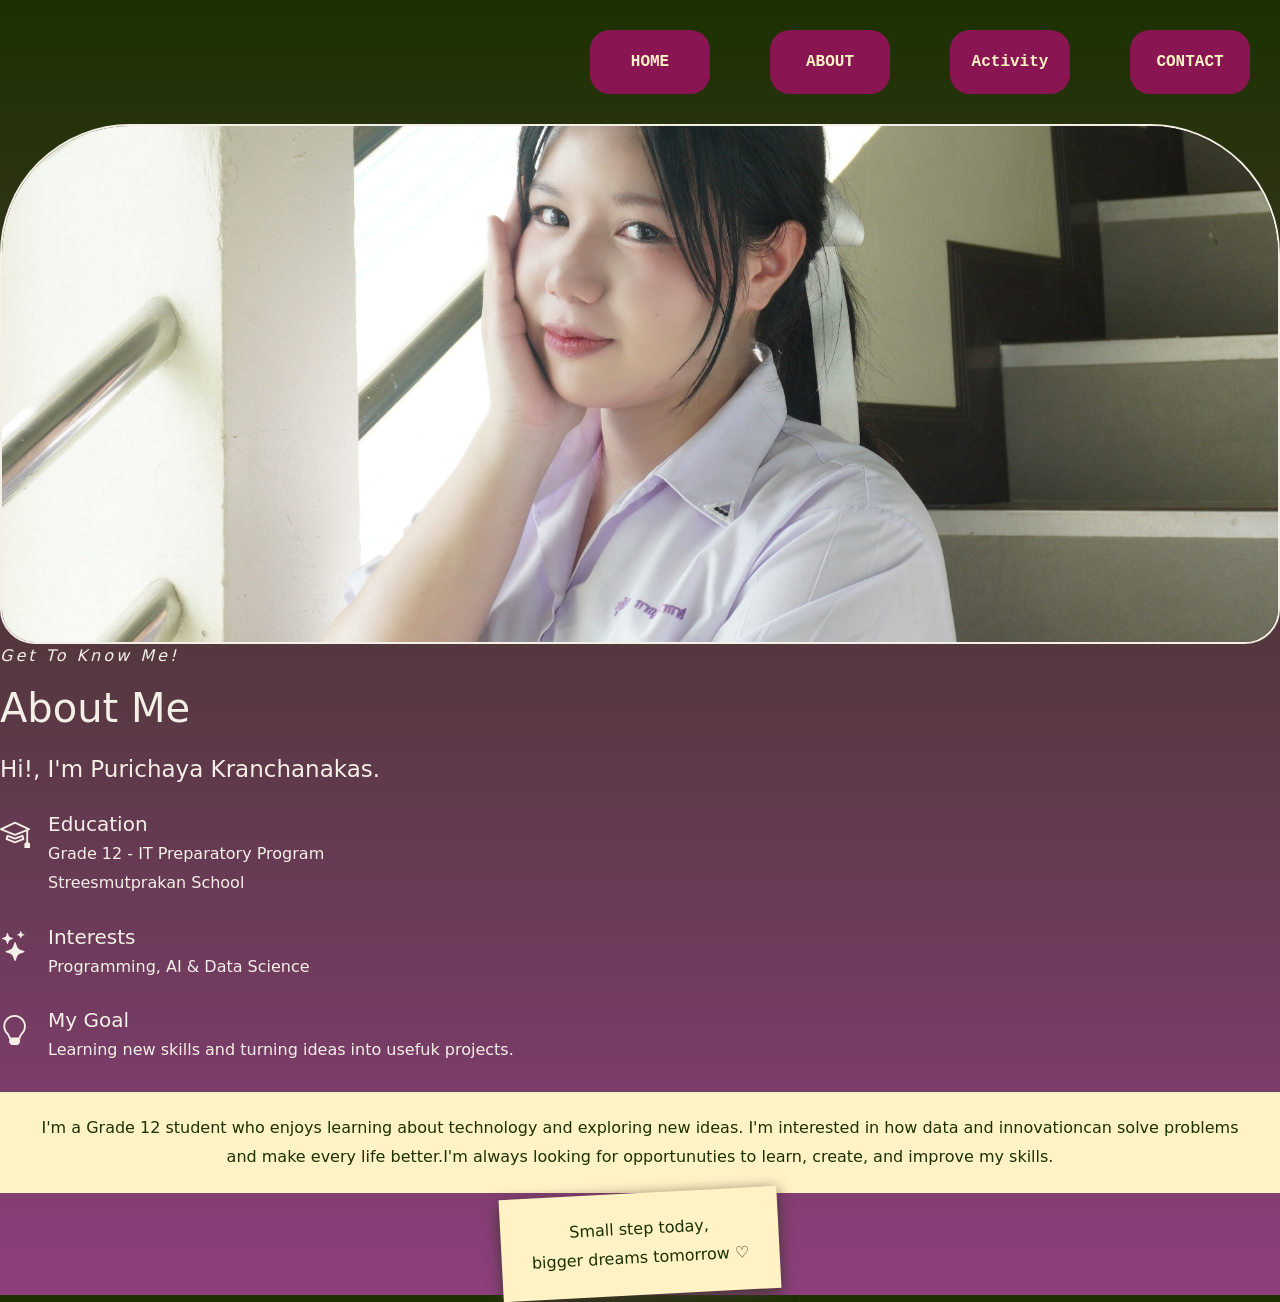
==== About.html @ 1ceb9ce0 "updates9" ====
<!DOCTYPE html>
<html lang="en">

<head>
    <meta charset="UTF-8">
    <meta name="viewport" content="width=device-width, initial-scale=1.0">
    <title>About</title>
    <link href="https://cdn.jsdelivr.net/npm/bootstrap@5.0.2/dist/css/bootstrap.min.css" rel="stylesheet" integrity="sha384-EVSTQN3/azprG1Anm3QDgpJLIm9Nao0Yz1ztcQTwFspd3yD65VohhpuuCOmLASjC" crossorigin="anonymous">
    <link rel="stylesheet" href="https://cdn.jsdelivr.net/npm/bootstrap-icons@1.11.3/font/bootstrap-icons.min.css">
    <link rel="stylesheet" href="style.css">
</head>

<body>
    <ul class="nav justify-content-end">
        <li class="nav-item">
            <a class="nav-link active" href="index.html">HOME</a>
        </li>
        <li class="nav-item">
            <a class="nav-link active" aria-current="page" href="About.html">ABOUT</a>
        </li>
        <li class="nav-item">
            <a class="nav-link active" href="project.html">Activity</a>
        </li>
        <li class="nav-item">
            <a class="nav-link" href="contact.html">CONTACT</a>
        </li>
    </ul>
    <section class="proflie-photo">
        <img src="photoabout.jpg" alt="My Proflie Photo">
    </section>

    <section class="about-info">
        <p class="eyebrow">Get To Know Me!</p>
        <h1>About Me</h1>
        <h2>Hi!, I'm Purichaya Kranchanakas.</h2>

        <div class="info-item">
            <i class="bi bi-mortarboard"></i>
            <div>
                <h3>Education</h3>
                <p>Grade 12 - IT Preparatory Program</p>
                <p>Streesmutprakan School</p>
            </div>
        </div>

        <div class="info-item">
            <i class="bi bi-stars"></i>
            <div>
                <h3>Interests</h3>
                <p>Programming, AI &amp; Data Science</p>
            </div>
        </div>

        <div class="info-item">
            <i class="bi bi-lightbulb"></i>
            <div>
                <h3>My Goal</h3>
                <p>Learning new skills and turning ideas into usefuk projects.</p>
            </div>
        </div>

        <div class="bio-card">
            <p>
                I'm a Grade 12 student who enjoys learning about technology and exploring new ideas. I'm interested in how data and innovationcan solve problems and make every life better.I'm always looking for opportunuties to learn, create, and improve my skills.
            </p>
        </div>
    </section>

    <section class="about-extra">
        <div class="sticky-note">
            Small step today,<br> bigger dreams tomorrow ♡
        </div>
    </section>

    <script src=" https://cdn.jsdelivr.net/npm/bootstrap@5.0.2/dist/js/bootstrap.bundle.min.js " integrity="sha384-MrcW6ZMFYlzcLA8Nl+NtUVF0sA7MsXsP1UyJoMp4YLEuNSfAP+JcXn/tWtIaxVXM " crossorigin="anonymous "></script>
    <script src="script.js"></script>
</body>

</html>
---- style.css ----
body {
                min-height: 100vh;
                background: linear-gradient(to bottom, #1B3100, #8D3F7D);
                opacity: 0;
                animation: fadeIn 0.5s ease-in forwards;
            }
            
            @keyframes fadeIn {
                from {
                    opacity: 0;
                }
                to {
                    opacity: 1;
                }
            }
            
            .nav-link {
                padding-top: 20px;
                color: #FFF2C5;
                background-color: #891652;
                border-radius: 20px;
                text-align: center;
                padding: 20px;
                margin: 30px;
                font-weight: bold;
                font-family: 'Courier New';
                width: 120px;
                height: 64px;
                display: flex;
                justify-content: space-around;
            }
            
            .nav-link:hover {
                background-color: #F5F0E6;
                color: #891652;
            }
            
            .Home h1 {
                font-size: 50px;
                font-weight: bold;
            }
            
            .Home {
                text-align: center;
                font-size: 25px;
                font-family: 'Consolas';
                padding-top: 180px;
                color: #FFF2C5;
            }
            
            .about-page {
                color: #FFF2C5;
                min-height: 85vh;
                display: grid;
                grid-template-columns: 280px 1fr 1.1fr;
                align-items: center;
                gap: 35px;
                padding: 50px 5%;
            }
            
            .proflie-photo {
                text-align: center;
            }
            
            .proflie-photo img {
                width: 100%;
                height: 520px;
                object-fit: cover;
                object-position: center;
                border-radius: 130px 130px 35px 35px;
                border: 2px solid #f5f0e7;
            }
            
            .about-info .eyebrow {
                letter-spacing: 3px;
                font-style: italic;
                color: #f5f0e7;
            }
            
            .about-info h1 {
                font-size: clamp(38px, 4vm, 60px);
                margin: 10px 0 20px;
                color: #f5f0e7;
            }
            
            .about-info h2 {
                font-size: 23px;
                line-height: 1.5;
                margin-bottom: 3px;
                color: #f5f0e7;
            }
            
            .info-item {
                display: flex;
                align-items: flex-start;
                gap: 18px;
                margin: 25px 0;
                color: #f5f0e7;
            }
            
            .info-item>i {
                font-size: 30px;
                color: #f5f0e7;
            }
            
            .info-item h3 {
                font-size: 20px;
                margin: 0 0 5px;
                color: #f5f0e7;
            }
            
            .info-item p {
                margin: 4px 0;
                line-height: 1.6;
            }
            
            .about-extra {
                display: flex;
                flex-direction: column;
                gap: 25px;
            }
            
            .sticky-note {
                align-self: center;
                background: #FFF2C5;
                color: #1B3100;
                padding: 22px 30px;
                text-align: center;
                line-height: 1.8;
                transform: rotate(-3deg);
                box-shadow: 0 5px 15px #40352f;
            }
            
            .bio-card {
                align-self: center;
                background: #FFF2C5;
                color: #1B3100;
                padding: 22px 30px;
                text-align: center;
                line-height: 1.8;
            }
            
            .bio-card p {
                margin: 0;
            }
            
            @media (max-width: 1000px) {
                .about-page {
                    grid-template-columns: 220px 1fr;
                    gap: 30px;
                }
                .about-extra {
                    grid-column: 1/-1;
                }
            }
            
            @media (max-width: 600px) {
                .about-page {
                    grid-template-columns: 1fr;
                    padding: 30px 20px;
                }
                .proflie-photo {
                    width: 220px;
                    max-width: 100%;
                    margin: 0 auto;
                }
                .proflie-photo img {
                    height: 300px;
                }
                .about-info h2 {
                    font-size: 20px;
                }
            }
            
            .carousel-item img {
                width: 70% !important;
                height: 350px;
                object-fit: contain;
                margin: 0 auto;
            }
            
            .activity-caption {
                background-color: #f5f0e7;
                color: #40352f;
                text-align: center;
                padding: 20px;
                border-radius: 20px;
                width: 70%;
                margin: 0 auto
            }
            
            .activity-caption h5 {
                font-weight: bold;
                margin-bottom: 10px;
            }
            
            .activity-caption p {
                line-height: 1.6;
                margin-bottom: 0;
            }
            
            #carouselExampleIndicator1 {
                width: 80%;
                margin: 40px auto;
            }
            
            #carouselExampleIndicator1 .activity-caption {
                background-color: #f5f0e7;
                color: #40352f;
                text-align: center;
                padding: 20px;
                border-radius: 20px;
                width: 70%;
                margin: 0 auto
            }
            
            #carouselExampleIndicator1 .activity-caption h5 {
                font-weight: bold;
                margin-bottom: 10px;
            }
            
            #carouselExampleIndicator1 .activity-caption p {
                line-height: 1.6;
                margin-bottom: 0;
            }
            
            #carouselExampleIndicators {
                width: 80%;
                margin: 40px auto;
            }
            
            .heading {
                color: #F5F0E6;
                font-size: 70px;
                font-family: Georgia;
                font-weight: bold;
                text-align: center;
                padding: 20px;
                width: 70%;
                margin: 0 auto
            }
            
            hr.thick {
                height: 50px;
                background-color: #891652;
                border: none;
            }
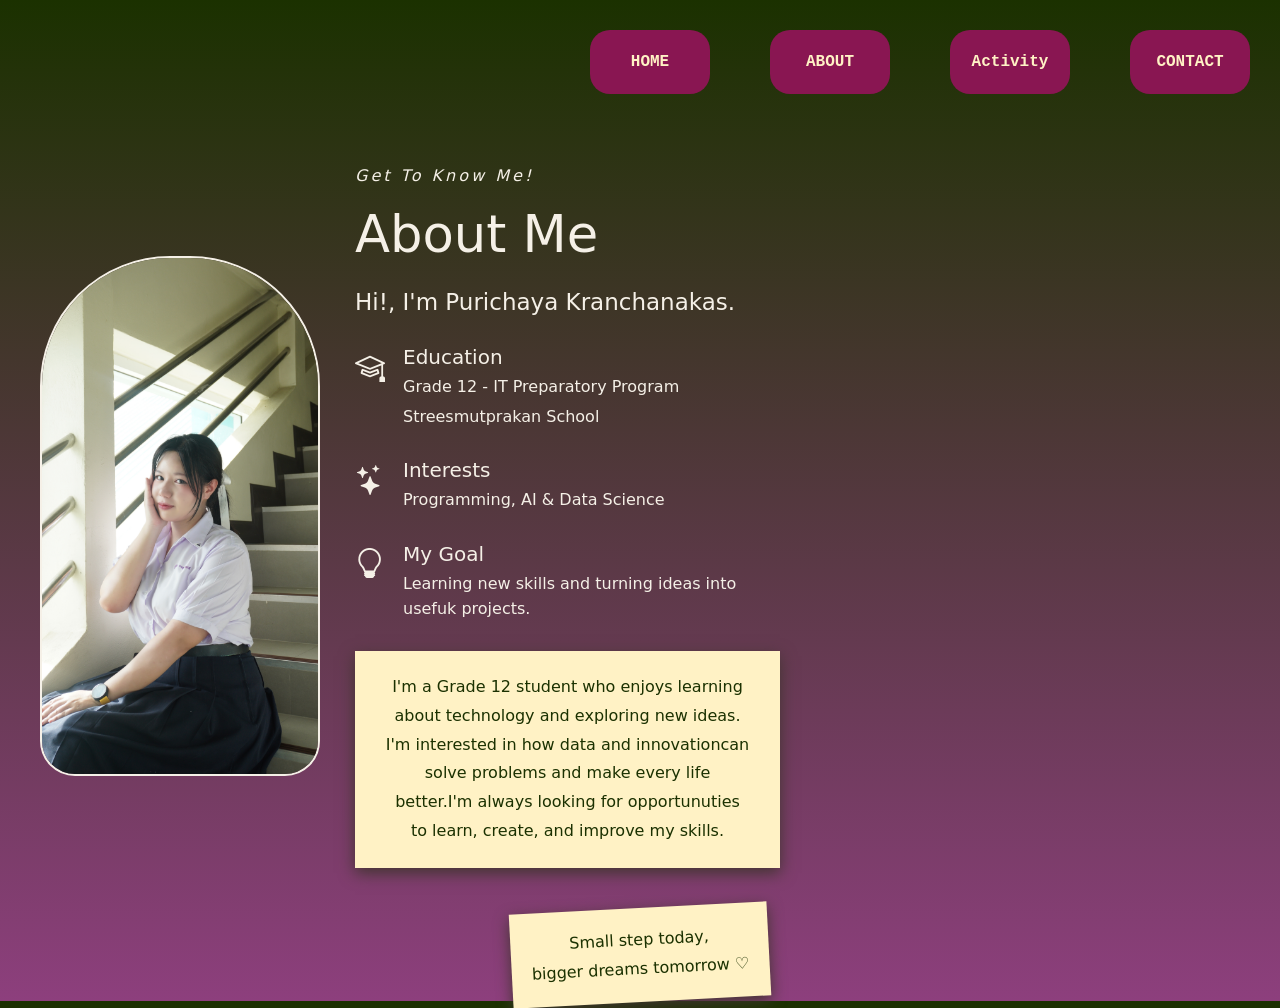
==== commit e47aab1d: "updates10" ====
--- a/About.html
+++ b/About.html
@@ -25,53 +25,56 @@
             <a class="nav-link" href="contact.html">CONTACT</a>
         </li>
     </ul>
-    <section class="proflie-photo">
-        <img src="photoabout.jpg" alt="My Proflie Photo">
-    </section>
+    <main class="about-page">
+        <section class="proflie-photo">
+            <img src="photoabout.jpg" alt="My Proflie Photo">
+        </section>
 
-    <section class="about-info">
-        <p class="eyebrow">Get To Know Me!</p>
-        <h1>About Me</h1>
-        <h2>Hi!, I'm Purichaya Kranchanakas.</h2>
+        <section class="about-info">
+            <p class="eyebrow">Get To Know Me!</p>
+            <h1>About Me</h1>
+            <h2>Hi!, I'm Purichaya Kranchanakas.</h2>
 
-        <div class="info-item">
-            <i class="bi bi-mortarboard"></i>
-            <div>
-                <h3>Education</h3>
-                <p>Grade 12 - IT Preparatory Program</p>
-                <p>Streesmutprakan School</p>
+            <div class="info-item">
+                <i class="bi bi-mortarboard"></i>
+                <div>
+                    <h3>Education</h3>
+                    <p>Grade 12 - IT Preparatory Program</p>
+                    <p>Streesmutprakan School</p>
+                </div>
             </div>
-        </div>
 
-        <div class="info-item">
-            <i class="bi bi-stars"></i>
-            <div>
-                <h3>Interests</h3>
-                <p>Programming, AI &amp; Data Science</p>
+            <div class="info-item">
+                <i class="bi bi-stars"></i>
+                <div>
+                    <h3>Interests</h3>
+                    <p>Programming, AI &amp; Data Science</p>
+                </div>
             </div>
-        </div>
 
-        <div class="info-item">
-            <i class="bi bi-lightbulb"></i>
-            <div>
-                <h3>My Goal</h3>
-                <p>Learning new skills and turning ideas into usefuk projects.</p>
+            <div class="info-item">
+                <i class="bi bi-lightbulb"></i>
+                <div>
+                    <h3>My Goal</h3>
+                    <p>Learning new skills and turning ideas into usefuk projects.</p>
+                </div>
             </div>
-        </div>
 
-        <div class="bio-card">
-            <p>
-                I'm a Grade 12 student who enjoys learning about technology and exploring new ideas. I'm interested in how data and innovationcan solve problems and make every life better.I'm always looking for opportunuties to learn, create, and improve my skills.
-            </p>
-        </div>
-    </section>
-
+            <div class="bio-card">
+                <p>
+                    I'm a Grade 12 student who enjoys learning about technology and exploring new ideas.<br> I'm interested in how data and innovationcan solve problems and make every life better.I'm always looking for opportunuties to learn, create,
+                    and improve my skills.
+                </p>
+            </div>
+        </section>
+    </main>
     <section class="about-extra">
         <div class="sticky-note">
             Small step today,<br> bigger dreams tomorrow ♡
         </div>
     </section>
 
+
     <script src=" https://cdn.jsdelivr.net/npm/bootstrap@5.0.2/dist/js/bootstrap.bundle.min.js " integrity="sha384-MrcW6ZMFYlzcLA8Nl+NtUVF0sA7MsXsP1UyJoMp4YLEuNSfAP+JcXn/tWtIaxVXM " crossorigin="anonymous "></script>
     <script src="script.js"></script>
 </body>
--- a/style.css
+++ b/style.css
@@ -3,6 +3,7 @@
                 background: linear-gradient(to bottom, #1B3100, #8D3F7D);
                 opacity: 0;
                 animation: fadeIn 0.5s ease-in forwards;
+                overflow-x: clip;
             }
             
             @keyframes fadeIn {
@@ -49,13 +50,17 @@
             }
             
             .about-page {
-                color: #FFF2C5;
-                min-height: 85vh;
+                width: 100%;
+                max-width: 1500px;
+                min-height: 80vh;
+                margin: 0 auto;
+                padding: 40px;
+                box-sizing: border-box;
                 display: grid;
-                grid-template-columns: 280px 1fr 1.1fr;
+                grid-template-columns: 280px minmax(0, 1fr) minmax(0, 1fr);
                 align-items: center;
                 gap: 35px;
-                padding: 50px 5%;
+                color: #FFF2C5;
             }
             
             .proflie-photo {
@@ -78,7 +83,7 @@
             }
             
             .about-info h1 {
-                font-size: clamp(38px, 4vm, 60px);
+                font-size: clamp(38px, 4vw, 60px);
                 margin: 10px 0 20px;
                 color: #f5f0e7;
             }
@@ -122,11 +127,15 @@
             
             .sticky-note {
                 align-self: center;
+                width: fit-content;
+                max-width: 100%;
                 background: #FFF2C5;
+                box-sizing: border-box;
                 color: #1B3100;
-                padding: 22px 30px;
+                padding: 18px 20px;
                 text-align: center;
                 line-height: 1.8;
+                overflow-wrap: anywhere;
                 transform: rotate(-3deg);
                 box-shadow: 0 5px 15px #40352f;
             }
@@ -138,6 +147,7 @@
                 padding: 22px 30px;
                 text-align: center;
                 line-height: 1.8;
+                box-shadow: 0 5px 15px #40352f;
             }
             
             .bio-card p {
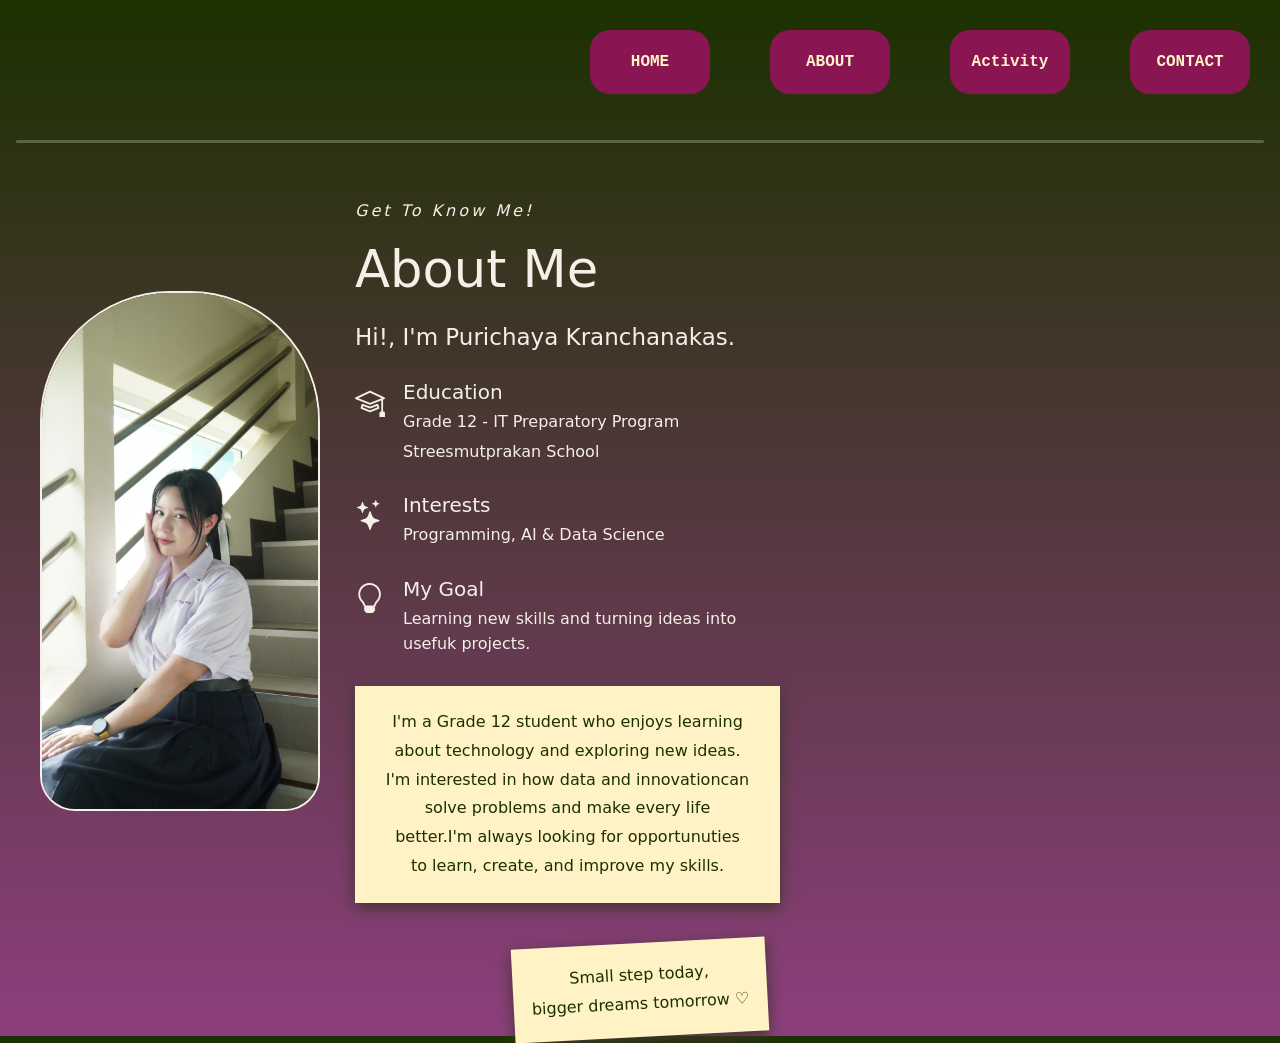
==== commit fa2435a7: "add hr thick" ====
--- a/About.html
+++ b/About.html
@@ -25,6 +25,7 @@
             <a class="nav-link" href="contact.html">CONTACT</a>
         </li>
     </ul>
+    <hr class="thicky">
     <main class="about-page">
         <section class="proflie-photo">
             <img src="photoabout.jpg" alt="My Proflie Photo">
--- a/style.css
+++ b/style.css
@@ -47,6 +47,15 @@
                 font-family: 'Consolas';
                 padding-top: 180px;
                 color: #FFF2C5;
+            }
+            
+            hr.thicky {
+                height: 3px;
+                align-items: center;
+                background-color: #FAF0E6;
+                border: none;
+                margin: 16px 16px 16px 16px;
+                border-radius: 20px;
             }
             
             .about-page {
@@ -132,7 +141,7 @@
                 background: #FFF2C5;
                 box-sizing: border-box;
                 color: #1B3100;
-                padding: 18px 20px;
+                padding: 18px;
                 text-align: center;
                 line-height: 1.8;
                 overflow-wrap: anywhere;
@@ -251,7 +260,10 @@
             }
             
             hr.thick {
-                height: 50px;
-                background-color: #891652;
+                height: 30px;
+                align-items: center;
+                background-color: #FAF0E6;
                 border: none;
+                margin: 16px 16px 16px 16px;
+                border-radius: 20px;
             }
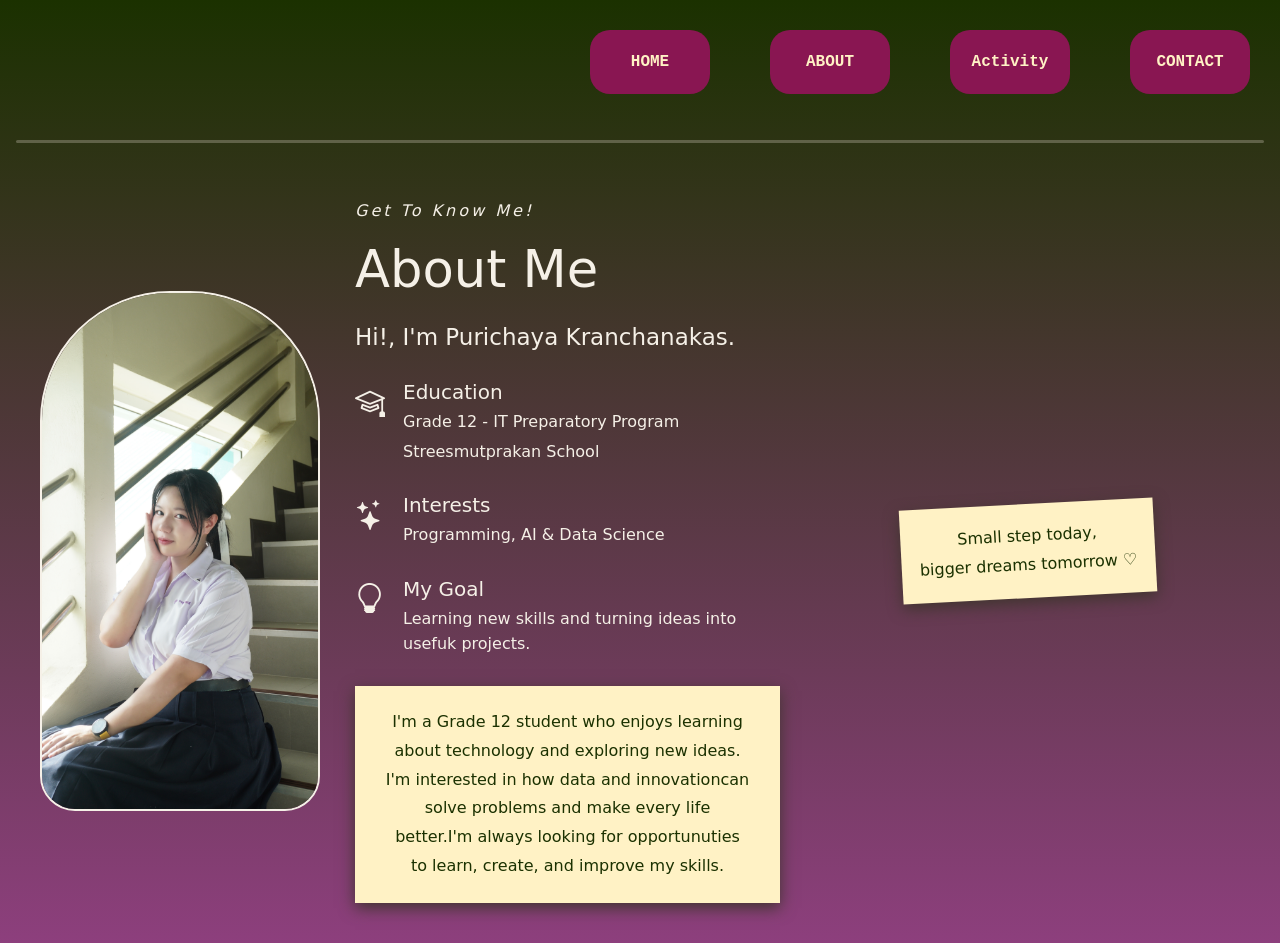
==== commit 0d14c774: "updates11" ====
--- a/About.html
+++ b/About.html
@@ -68,12 +68,13 @@
                 </p>
             </div>
         </section>
+        <section class="about-extra">
+            <div class="sticky-note">
+                Small step today,<br> bigger dreams tomorrow ♡
+            </div>
+        </section>
+
     </main>
-    <section class="about-extra">
-        <div class="sticky-note">
-            Small step today,<br> bigger dreams tomorrow ♡
-        </div>
-    </section>
 
 
     <script src=" https://cdn.jsdelivr.net/npm/bootstrap@5.0.2/dist/js/bootstrap.bundle.min.js " integrity="sha384-MrcW6ZMFYlzcLA8Nl+NtUVF0sA7MsXsP1UyJoMp4YLEuNSfAP+JcXn/tWtIaxVXM " crossorigin="anonymous "></script>
--- a/style.css
+++ b/style.css
@@ -67,6 +67,7 @@
                 box-sizing: border-box;
                 display: grid;
                 grid-template-columns: 280px minmax(0, 1fr) minmax(0, 1fr);
+                grid-template-columns: 280px minmax(0, 1.2 fr) minmax(250px, 0.8fr);
                 align-items: center;
                 gap: 35px;
                 color: #FFF2C5;
@@ -129,9 +130,14 @@
             }
             
             .about-extra {
+                grid-column: 3;
+                min-width: 0;
+                width: 100%;
                 display: flex;
                 flex-direction: column;
-                gap: 25px;
+                justify-content: center;
+                align-items: center;
+                gap: 30px;
             }
             
             .sticky-note {
@@ -260,7 +266,7 @@
             }
             
             hr.thick {
-                height: 30px;
+                height: 18px;
                 align-items: center;
                 background-color: #FAF0E6;
                 border: none;
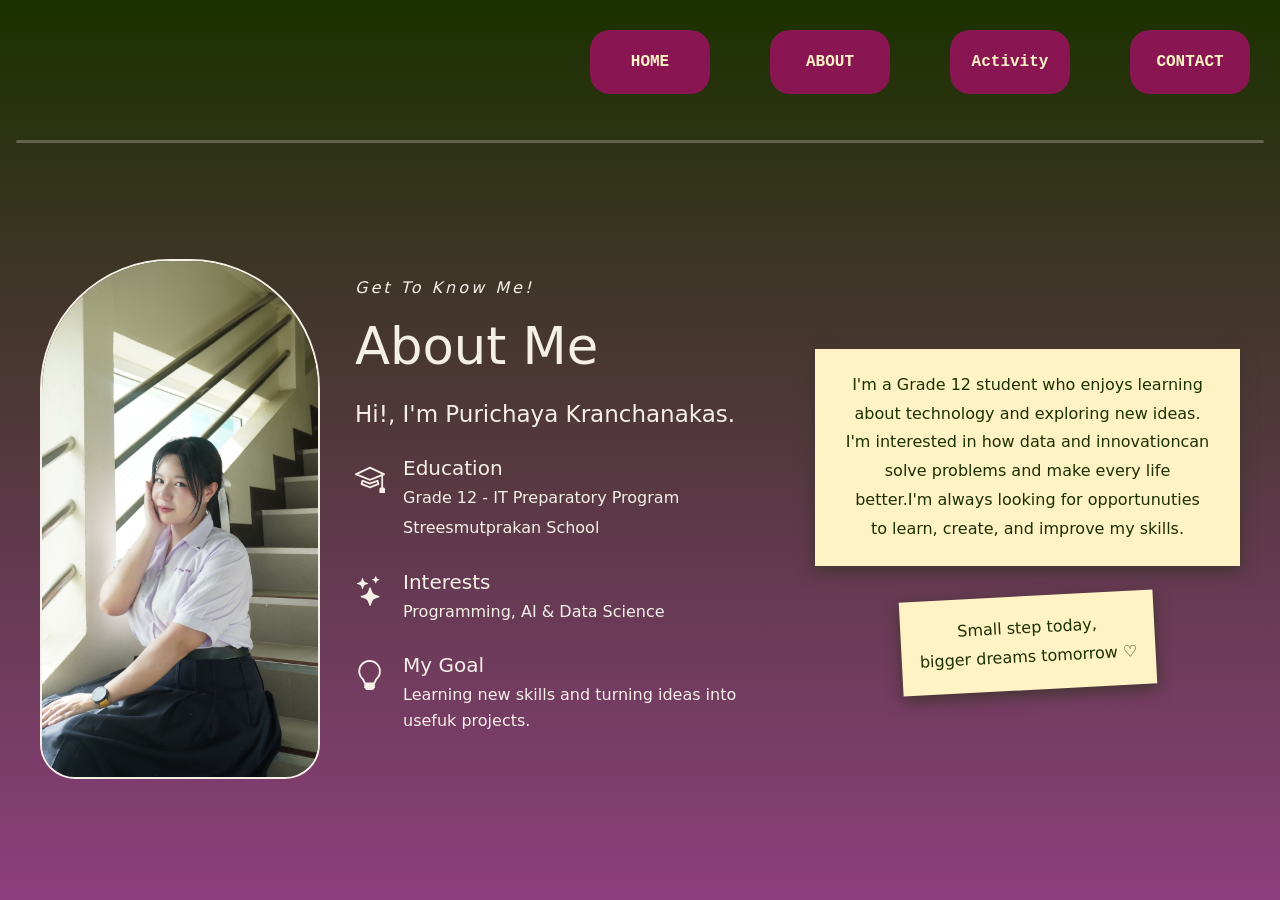
==== commit 59121549: "updates12" ====
--- a/About.html
+++ b/About.html
@@ -61,17 +61,18 @@
                 </div>
             </div>
 
+        </section>
+        <section class="about-extra">
             <div class="bio-card">
                 <p>
                     I'm a Grade 12 student who enjoys learning about technology and exploring new ideas.<br> I'm interested in how data and innovationcan solve problems and make every life better.I'm always looking for opportunuties to learn, create,
                     and improve my skills.
                 </p>
             </div>
-        </section>
-        <section class="about-extra">
             <div class="sticky-note">
                 Small step today,<br> bigger dreams tomorrow ♡
             </div>
+
         </section>
 
     </main>
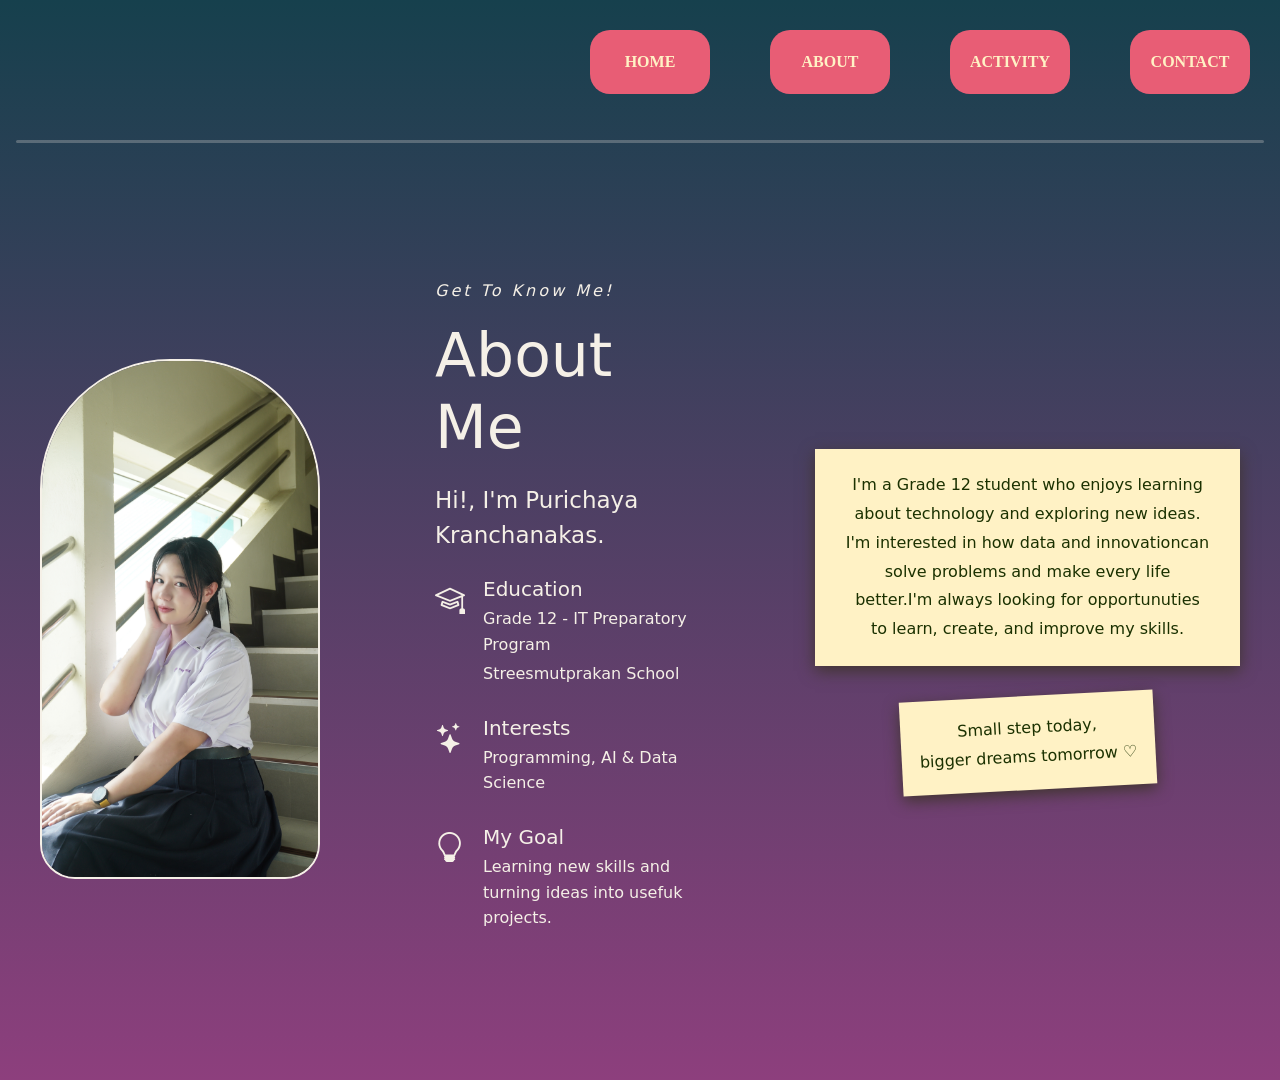
==== commit 6247e60b: "activity&fonts" ====
--- a/About.html
+++ b/About.html
@@ -19,7 +19,7 @@
             <a class="nav-link active" aria-current="page" href="About.html">ABOUT</a>
         </li>
         <li class="nav-item">
-            <a class="nav-link active" href="project.html">Activity</a>
+            <a class="nav-link active" href="project.html">ACTIVITY</a>
         </li>
         <li class="nav-item">
             <a class="nav-link" href="contact.html">CONTACT</a>
--- a/style.css
+++ b/style.css
@@ -1,6 +1,6 @@
             body {
                 min-height: 100vh;
-                background: linear-gradient(to bottom, #1B3100, #8D3F7D);
+                background: linear-gradient(to bottom, #16404D, #8D3F7D);
                 opacity: 0;
                 animation: fadeIn 0.5s ease-in forwards;
                 overflow-x: clip;
@@ -18,13 +18,13 @@
             .nav-link {
                 padding-top: 20px;
                 color: #FFF2C5;
-                background-color: #891652;
+                background-color: #E85D75;
                 border-radius: 20px;
                 text-align: center;
                 padding: 20px;
                 margin: 30px;
                 font-weight: bold;
-                font-family: 'Courier New';
+                font-family: 'Candara';
                 width: 120px;
                 height: 64px;
                 display: flex;
@@ -39,6 +39,7 @@
             .Home h1 {
                 font-size: 50px;
                 font-weight: bold;
+                font-family: Candara;
             }
             
             .Home {
@@ -86,6 +87,10 @@
                 border: 2px solid #f5f0e7;
             }
             
+            .about-info {
+                margin: 80px;
+            }
+            
             .about-info .eyebrow {
                 letter-spacing: 3px;
                 font-style: italic;
@@ -96,6 +101,7 @@
                 font-size: clamp(38px, 4vw, 60px);
                 margin: 10px 0 20px;
                 color: #f5f0e7;
+                font-size: 60px;
             }
             
             .about-info h2 {
@@ -256,7 +262,7 @@
             
             .heading {
                 color: #F5F0E6;
-                font-size: 70px;
+                font-size: 60px;
                 font-family: Georgia;
                 font-weight: bold;
                 text-align: center;
@@ -272,4 +278,63 @@
                 border: none;
                 margin: 16px 16px 16px 16px;
                 border-radius: 20px;
+            }
+            
+            .contact-page {
+                text-align: center;
+                padding: 60px 20px;
+            }
+            
+            .contact-page h1 {
+                font-size: 60px;
+                color: #F5F0E6;
+                font-weight: bold;
+                margin-bottom: 15px;
+                font-family: 'Candara';
+            }
+            
+            .contact-container {
+                display: flex;
+                justify-content: center;
+                flex-wrap: wrap;
+                gap: 25px;
+            }
+            
+            .contact-card {
+                background-color: #EF5A6F;
+                width: 230px;
+                margin: 80px;
+                padding: 30px 20px;
+                border-radius: 0 4px 12px;
+                transition: 0.3s;
+            }
+            
+            .contact-card:hover {
+                transform: translateY(-8px);
+            }
+            
+            .button {
+                color: #F5F0E6;
+                padding: 5px 20px;
+                border-radius: 10px;
+            }
+            
+            .button:hover {
+                color: black;
+                background-color: rgb(253, 169, 253);
+                border: 10px;
+            }
+            
+            .contact-card i {
+                font-size: 60px;
+                color: #F3E5BE
+            }
+            
+            .contact-card p {
+                font-size: 14px;
+                color: #FBE8D3
+            }
+            
+            .contact-card h3 {
+                color: #F3E5BE
             }
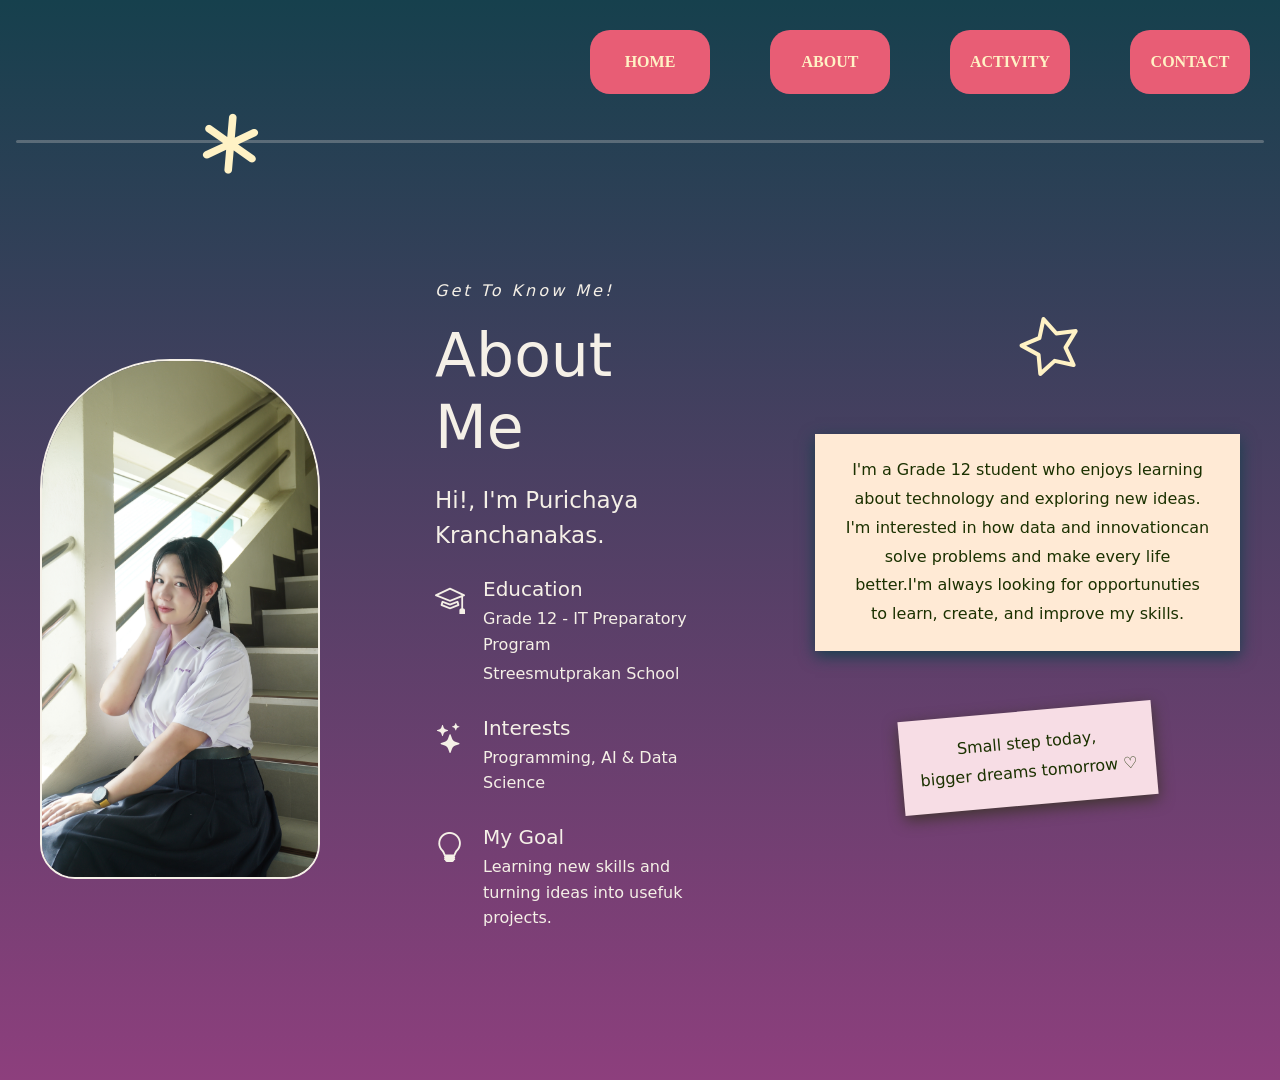
==== commit 33c90399: "icon" ====
--- a/About.html
+++ b/About.html
@@ -63,12 +63,15 @@
 
         </section>
         <section class="about-extra">
+            <i class="bi bi-star"></i>
             <div class="bio-card">
                 <p>
                     I'm a Grade 12 student who enjoys learning about technology and exploring new ideas.<br> I'm interested in how data and innovationcan solve problems and make every life better.I'm always looking for opportunuties to learn, create,
                     and improve my skills.
                 </p>
+
             </div>
+            <i class="bi bi-asterisk"></i>
             <div class="sticky-note">
                 Small step today,<br> bigger dreams tomorrow ♡
             </div>
--- a/style.css
+++ b/style.css
@@ -113,7 +113,6 @@
             
             .info-item {
                 display: flex;
-                align-items: flex-start;
                 gap: 18px;
                 margin: 25px 0;
                 color: #f5f0e7;
@@ -122,6 +121,22 @@
             .info-item>i {
                 font-size: 30px;
                 color: #f5f0e7;
+            }
+            
+            .about-extra .bi-star {
+                font-size: 60px;
+                position: absolute;
+                top: 300px;
+                right: 200px;
+                transform: rotate(-15deg);
+            }
+            
+            .about-extra .bi-asterisk {
+                font-size: 60px;
+                position: absolute;
+                top: 100px;
+                left: 200px;
+                transform: rotate(5deg);
             }
             
             .info-item h3 {
@@ -150,25 +165,27 @@
                 align-self: center;
                 width: fit-content;
                 max-width: 100%;
-                background: #FFF2C5;
+                background: #F7DDE5;
                 box-sizing: border-box;
                 color: #1B3100;
                 padding: 18px;
                 text-align: center;
                 line-height: 1.8;
                 overflow-wrap: anywhere;
-                transform: rotate(-3deg);
+                transform: rotate(-5deg);
                 box-shadow: 0 5px 15px #40352f;
             }
             
             .bio-card {
                 align-self: center;
-                background: #FFF2C5;
+                background: #FFEAD5;
                 color: #1B3100;
                 padding: 22px 30px;
+                margin-bottom: 30px;
                 text-align: center;
                 line-height: 1.8;
-                box-shadow: 0 5px 15px #40352f;
+                box-shadow: 0 5px 15px #16404D;
+                position: relative;
             }
             
             .bio-card p {
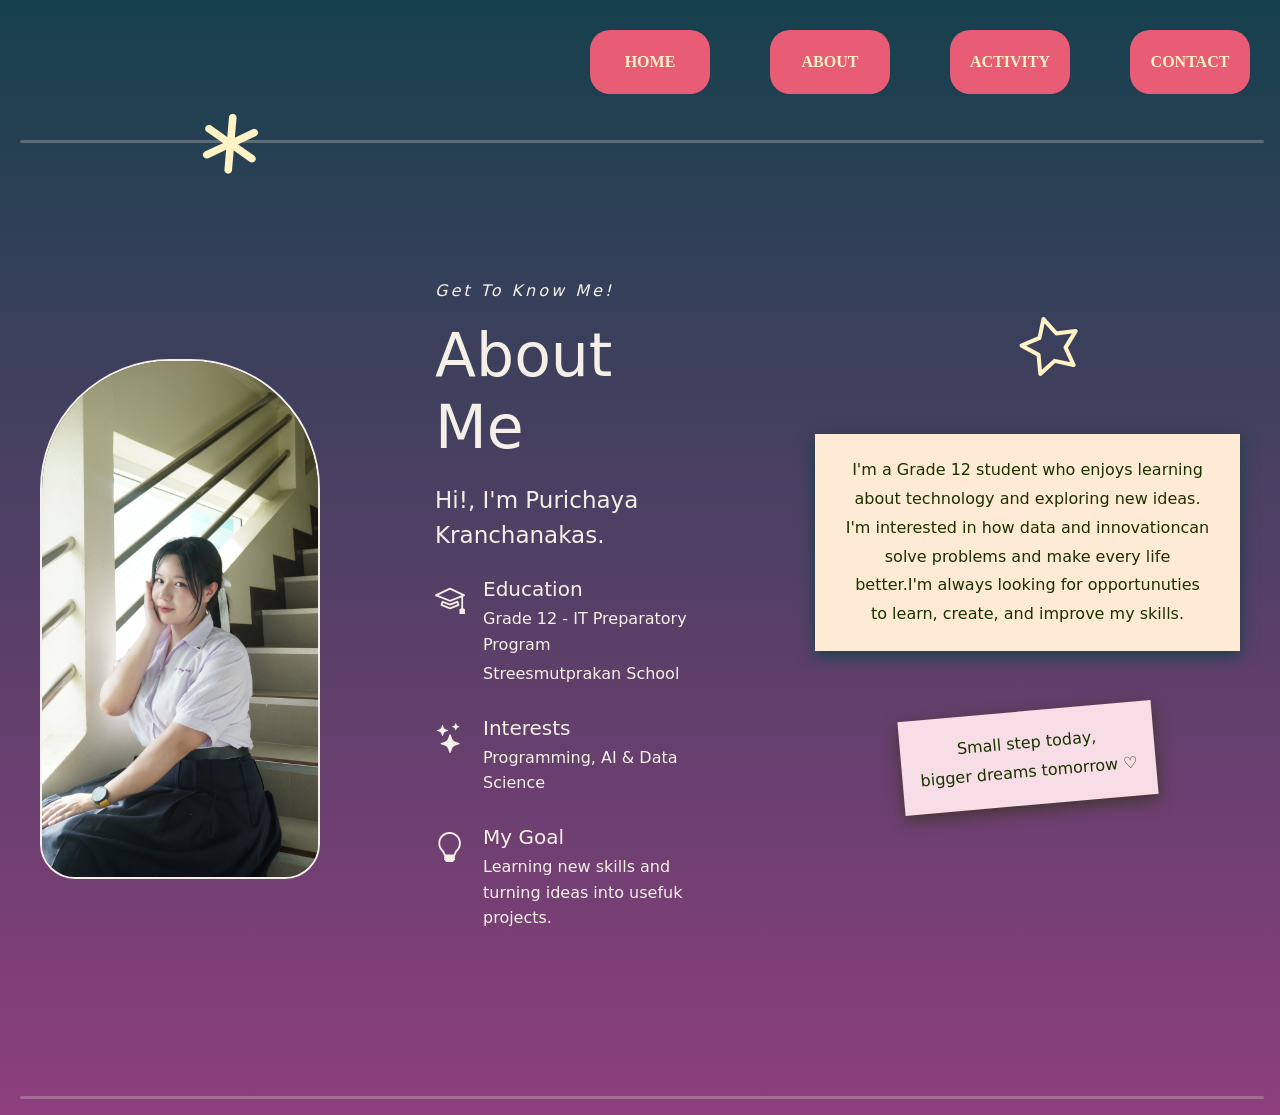
==== commit 5f812a92: "hr" ====
--- a/About.html
+++ b/About.html
@@ -79,7 +79,7 @@
         </section>
 
     </main>
-
+    <hr class="thicky">
 
     <script src=" https://cdn.jsdelivr.net/npm/bootstrap@5.0.2/dist/js/bootstrap.bundle.min.js " integrity="sha384-MrcW6ZMFYlzcLA8Nl+NtUVF0sA7MsXsP1UyJoMp4YLEuNSfAP+JcXn/tWtIaxVXM " crossorigin="anonymous "></script>
     <script src="script.js"></script>
--- a/style.css
+++ b/style.css
@@ -55,7 +55,16 @@
                 align-items: center;
                 background-color: #FAF0E6;
                 border: none;
-                margin: 16px 16px 16px 16px;
+                margin: 16px 16px 16px 20px;
+                border-radius: 20px;
+            }
+            
+            hr.thickyy {
+                height: 3px;
+                align-items: center;
+                background-color: #FAF0E6;
+                border: none;
+                margin: 180px 16px 16px 20px;
                 border-radius: 20px;
             }
             
@@ -247,34 +256,39 @@
                 margin-bottom: 0;
             }
             
-            #carouselExampleIndicator1 {
-                width: 80%;
-                margin: 40px auto;
-            }
-            
-            #carouselExampleIndicator1 .activity-caption {
-                background-color: #f5f0e7;
-                color: #40352f;
-                text-align: center;
-                padding: 20px;
-                border-radius: 20px;
-                width: 70%;
-                margin: 0 auto
-            }
-            
-            #carouselExampleIndicator1 .activity-caption h5 {
-                font-weight: bold;
-                margin-bottom: 10px;
-            }
-            
-            #carouselExampleIndicator1 .activity-caption p {
-                line-height: 1.6;
-                margin-bottom: 0;
-            }
-            
             #carouselExampleIndicators {
                 width: 80%;
                 margin: 40px auto;
+            }
+            
+            #carouselExampleIndicators1 {
+                width: 80%;
+                margin: 40px auto;
+            }
+            
+            #carouselExampleIndicators2 {
+                width: 80%;
+                margin: 40px auto;
+            }
+            
+            #carouselExampleIndicators1 .activity-caption {
+                background-color: #f5f0e7;
+                color: #40352f;
+                text-align: center;
+                padding: 20px;
+                border-radius: 20px;
+                width: 70%;
+                margin: 0 auto
+            }
+            
+            #carouselExampleIndicators1 .activity-caption h5 {
+                font-weight: bold;
+                margin-bottom: 10px;
+            }
+            
+            #carouselExampleIndicators1 .activity-caption p {
+                line-height: 1.6;
+                margin-bottom: 0;
             }
             
             .heading {
